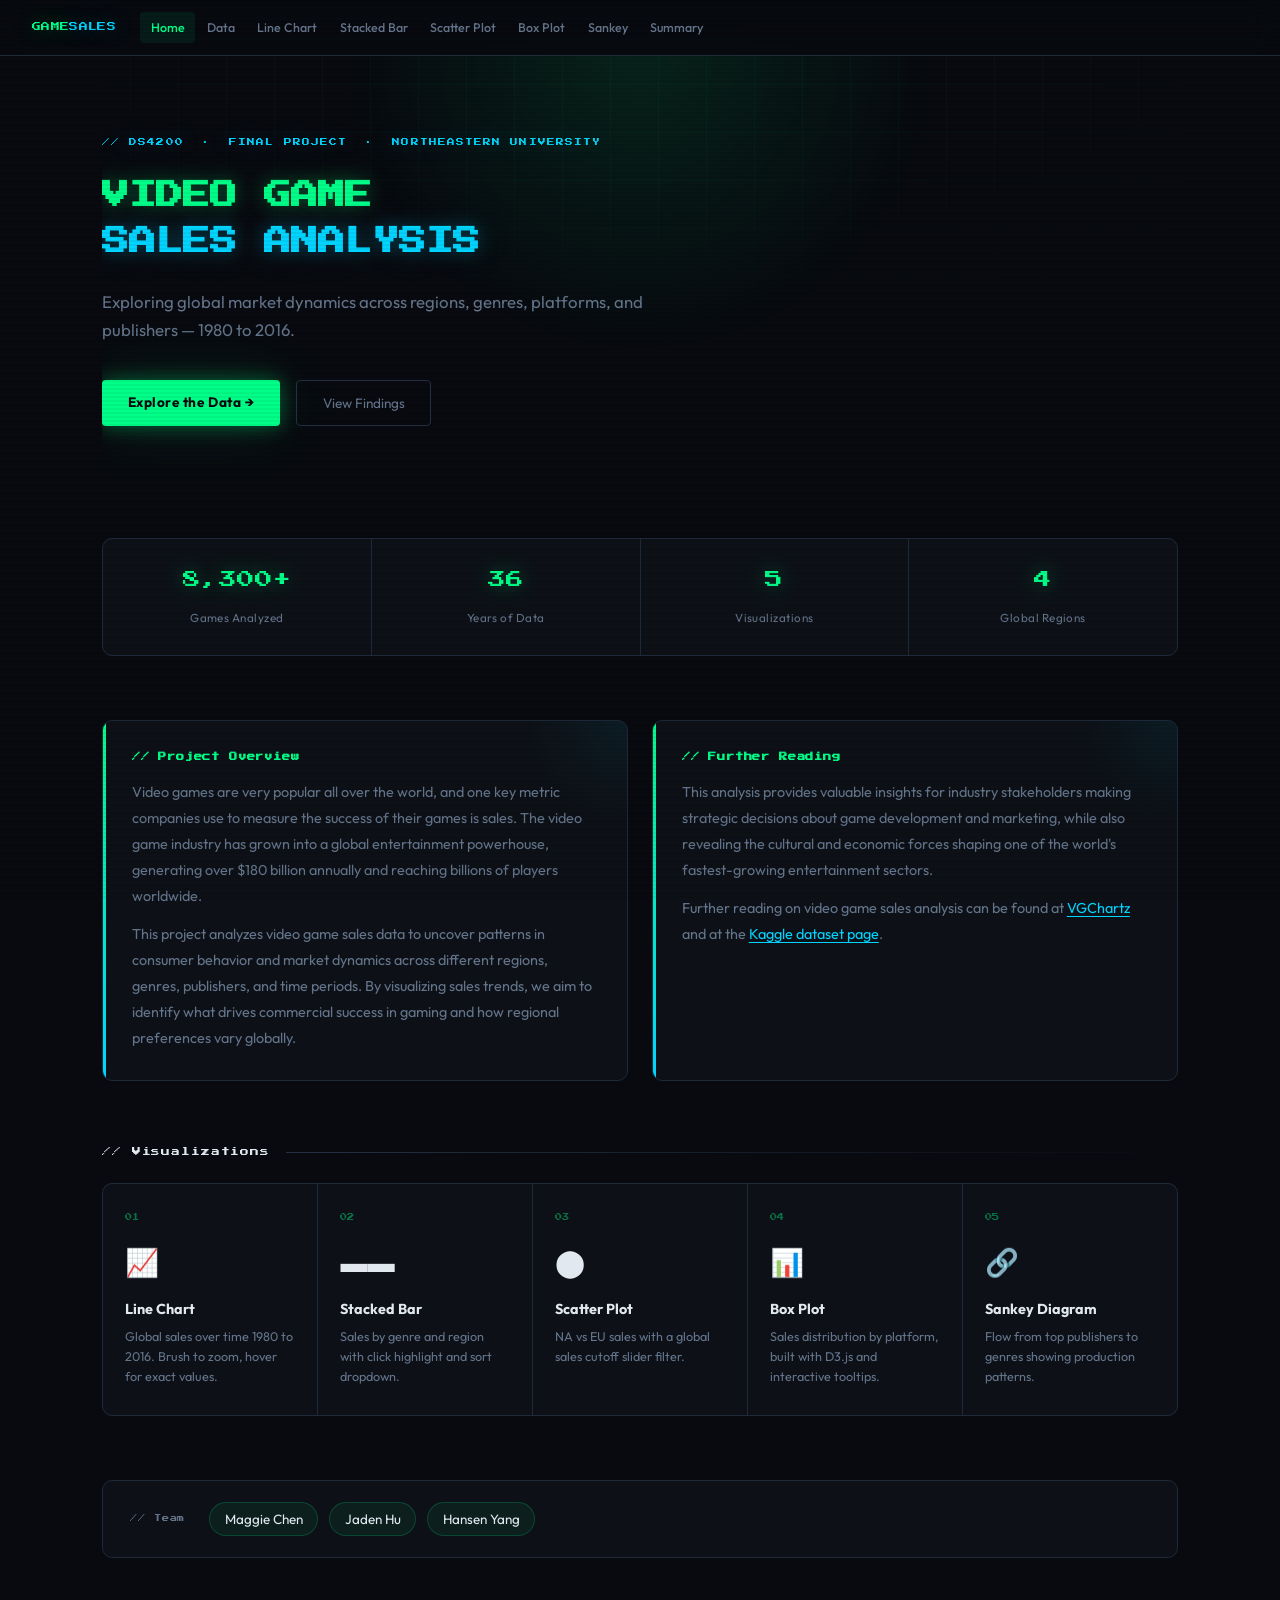
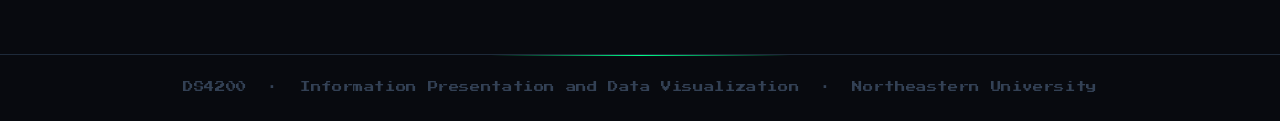
==== index.html @ 91e237f5 "moved files" ====
<!DOCTYPE html>
<html lang="en">
<head>
<meta charset="UTF-8"/>
<meta name="viewport" content="width=device-width, initial-scale=1.0"/>
<title>Video Game Sales Analysis</title>
<link rel="stylesheet" href="style.css"/>
<link href="https://fonts.googleapis.com/css2?family=Press+Start+2P&family=Outfit:wght@300;400;500;600;700&display=swap" rel="stylesheet"/>
</head>
<body>

<nav class="navbar">
  <div class="nav-logo">GAME<span>SALES</span></div>
  <ul class="nav-links">
    <li><a href="index.html" class="active">Home</a></li>
    <li><a href="data.html">Data</a></li>
    <li><a href="viz1.html">Line Chart</a></li>
    <li><a href="viz2.html">Stacked Bar</a></li>
    <li><a href="viz3.html">Scatter Plot</a></li>
    <li><a href="viz4.html">Box Plot</a></li>
    <li><a href="viz5.html">Sankey</a></li>
    <li><a href="summary.html">Summary</a></li>
  </ul>
</nav>

<main class="hero-page">

  <!-- HERO -->
  <div class="hero-grid-bg">
    <div class="hero-eyebrow">// DS4200 &nbsp;·&nbsp; Final Project &nbsp;·&nbsp; Northeastern University</div>
    <h1 class="hero-title">
      <span class="hl-g">VIDEO GAME</span><br>
      <span class="hl-c">SALES ANALYSIS</span>
    </h1>
    <p class="hero-sub">
      Exploring global market dynamics across regions, genres, platforms, and publishers — 1980 to 2016.
    </p>
    <div class="hero-cta">
      <a href="data.html" class="btn-primary">Explore the Data →</a>
      <a href="summary.html" class="btn-ghost">View Findings</a>
    </div>
  </div>

  <!-- STATS -->
  <div class="stat-row">
    <div class="stat-item">
      <span class="stat-num">8,300+</span>
      <span class="stat-label">Games Analyzed</span>
    </div>
    <div class="stat-item">
      <span class="stat-num">36</span>
      <span class="stat-label">Years of Data</span>
    </div>
    <div class="stat-item">
      <span class="stat-num">5</span>
      <span class="stat-label">Visualizations</span>
    </div>
    <div class="stat-item">
      <span class="stat-num">4</span>
      <span class="stat-label">Global Regions</span>
    </div>
  </div>

  <!-- OVERVIEW -->
  <div class="overview-section">
    <div class="overview-block">
      <h2>// Project Overview</h2>
      <p>
        Video games are very popular all over the world, and one key metric companies use to measure the success of their games is sales. The video game industry has grown into a global entertainment powerhouse, generating over $180 billion annually and reaching billions of players worldwide.
      </p>
      <p>
        This project analyzes video game sales data to uncover patterns in consumer behavior and market dynamics across different regions, genres, publishers, and time periods. By visualizing sales trends, we aim to identify what drives commercial success in gaming and how regional preferences vary globally.
      </p>
    </div>
    <div class="overview-block">
      <h2>// Further Reading</h2>
      <p>
        This analysis provides valuable insights for industry stakeholders making strategic decisions about game development and marketing, while also revealing the cultural and economic forces shaping one of the world's fastest-growing entertainment sectors.
      </p>
      <p>
        Further reading on video game sales analysis can be found at
        <a href="https://www.vgchartz.com/" target="_blank">VGChartz</a>
        and at the
        <a href="https://www.kaggle.com/datasets/gregorut/videogamesales" target="_blank">Kaggle dataset page</a>.
      </p>
    </div>
  </div>

  <!-- VIZ CARDS -->
  <div class="section-heading">
    <span>// Visualizations</span>
  </div>
  <div class="viz-cards-grid">
    <a href="viz1.html" class="viz-card-link">
      <span class="vc-num">01</span>
      <span class="vc-icon">📈</span>
      <h3>Line Chart</h3>
      <p>Global sales over time 1980 to 2016. Brush to zoom, hover for exact values.</p>
      <span class="vc-arrow">→</span>
    </a>
    <a href="viz2.html" class="viz-card-link">
      <span class="vc-num">02</span>
      <span class="vc-icon">▬▬</span>
      <h3>Stacked Bar</h3>
      <p>Sales by genre and region with click highlight and sort dropdown.</p>
      <span class="vc-arrow">→</span>
    </a>
    <a href="viz3.html" class="viz-card-link">
      <span class="vc-num">03</span>
      <span class="vc-icon">⬤</span>
      <h3>Scatter Plot</h3>
      <p>NA vs EU sales with a global sales cutoff slider filter.</p>
      <span class="vc-arrow">→</span>
    </a>
    <a href="viz4.html" class="viz-card-link">
      <span class="vc-num">04</span>
      <span class="vc-icon">📊</span>
      <h3>Box Plot</h3>
      <p>Sales distribution by platform, built with D3.js and interactive tooltips.</p>
      <span class="vc-arrow">→</span>
    </a>
    <a href="viz5.html" class="viz-card-link">
      <span class="vc-num">05</span>
      <span class="vc-icon">🔗</span>
      <h3>Sankey Diagram</h3>
      <p>Flow from top publishers to genres showing production patterns.</p>
      <span class="vc-arrow">→</span>
    </a>
  </div>

  <!-- TEAM -->
  <div class="team-block">
    <span class="team-label">// Team</span>
    <div class="team-names">
      <span class="team-chip">Maggie Chen</span>
      <span class="team-chip">Jaden Hu</span>
      <span class="team-chip">Hansen Yang</span>
    </div>
  </div>

</main>

<footer class="footer">
  <p>DS4200 &nbsp;·&nbsp; Information Presentation and Data Visualization &nbsp;·&nbsp; Northeastern University</p>
</footer>

</body>
</html>
---- style.css ----
/* ============================================================
   GAME SALES ANALYSIS — RETRO ARCADE × DATA JOURNALISM
   ============================================================ */

/* ---- TOKENS ------------------------------------------------ */
:root {
  --void:    #080a0f;
  --deep:    #0d1117;
  --surface: #111827;
  --panel:   #161d2b;
  --border:  #1e2a3a;
  --border2: #243044;

  --green:   #00ff88;
  --cyan:    #00d4ff;
  --coral:   #ff5f5f;
  --gold:    #ffd060;
  --purple:  #a855f7;

  --text:    #e2e8f0;
  --muted:   #64748b;
  --dim:     #334155;

  --glow-g:  0 0 20px rgba(0,255,136,0.35), 0 0 60px rgba(0,255,136,0.12);
  --glow-c:  0 0 20px rgba(0,212,255,0.35), 0 0 60px rgba(0,212,255,0.12);

  --r: 10px;
  --font-pixel: 'Press Start 2P', monospace;
  --font-body:  'Outfit', sans-serif;
}

/* ---- RESET ------------------------------------------------- */
*, *::before, *::after { box-sizing: border-box; margin: 0; padding: 0; }
html { scroll-behavior: smooth; }
body {
  background: var(--void);
  color: var(--text);
  font-family: var(--font-body);
  font-size: 16px;
  line-height: 1.7;
  min-height: 100vh;
  overflow-x: hidden;
}
a { color: inherit; text-decoration: none; }

/* ---- SCANLINE OVERLAY ------------------------------------- */
body::before {
  content: '';
  position: fixed;
  inset: 0;
  background: repeating-linear-gradient(
    0deg,
    transparent,
    transparent 2px,
    rgba(0,0,0,0.05) 2px,
    rgba(0,0,0,0.05) 4px
  );
  pointer-events: none;
  z-index: 9999;
}

/* ---- SCROLLBAR -------------------------------------------- */
::-webkit-scrollbar { width: 5px; }
::-webkit-scrollbar-track { background: var(--deep); }
::-webkit-scrollbar-thumb { background: var(--green); border-radius: 99px; }

/* ============================================================
   NAVBAR
   ============================================================ */
.navbar {
  position: sticky;
  top: 0;
  z-index: 500;
  display: flex;
  align-items: center;
  gap: 1.5rem;
  padding: 0 2rem;
  height: 56px;
  background: rgba(8,10,15,0.9);
  backdrop-filter: blur(16px);
  border-bottom: 1px solid var(--border);
}

.nav-logo {
  font-family: var(--font-pixel);
  font-size: 0.55rem;
  color: var(--green);
  text-shadow: var(--glow-g);
  letter-spacing: 0.04em;
  white-space: nowrap;
  flex-shrink: 0;
}
.nav-logo span { color: var(--cyan); text-shadow: var(--glow-c); }

.nav-links {
  list-style: none;
  display: flex;
  gap: 0.1rem;
  flex-wrap: wrap;
}
.nav-links a {
  display: block;
  padding: 0.28rem 0.65rem;
  border-radius: 4px;
  font-size: 0.78rem;
  font-weight: 500;
  color: var(--muted);
  transition: color 0.2s, background 0.2s;
}
.nav-links a:hover { color: var(--text); background: var(--surface); }
.nav-links a.active { color: var(--green); background: rgba(0,255,136,0.08); }

/* ============================================================
   HERO PAGE
   ============================================================ */
.hero-page {
  max-width: 1140px;
  margin: 0 auto;
  padding: 0 2rem 6rem;
}

.hero-grid-bg {
  position: relative;
  padding-top: 5rem;
  padding-bottom: 4rem;
  margin-bottom: 3rem;
  overflow: hidden;
}
.hero-grid-bg::before {
  content: '';
  position: absolute;
  inset: -20px;
  background-image:
    linear-gradient(rgba(0,255,136,0.04) 1px, transparent 1px),
    linear-gradient(90deg, rgba(0,255,136,0.04) 1px, transparent 1px);
  background-size: 48px 48px;
  mask-image: radial-gradient(ellipse 80% 70% at 50% 0%, black 30%, transparent 100%);
  -webkit-mask-image: radial-gradient(ellipse 80% 70% at 50% 0%, black 30%, transparent 100%);
}
.hero-grid-bg::after {
  content: '';
  position: absolute;
  top: 0; left: 50%;
  transform: translateX(-50%);
  width: 600px; height: 300px;
  background: radial-gradient(ellipse at 50% 0%, rgba(0,255,136,0.1) 0%, transparent 70%);
  pointer-events: none;
}

.hero-eyebrow {
  font-family: var(--font-pixel);
  font-size: 0.48rem;
  color: var(--cyan);
  text-shadow: var(--glow-c);
  letter-spacing: 0.14em;
  text-transform: uppercase;
  margin-bottom: 1.5rem;
  animation: fadeUp 0.6s ease both;
  position: relative;
}

.hero-title {
  font-family: var(--font-pixel);
  font-size: clamp(0.9rem, 3.2vw, 1.7rem);
  line-height: 1.7;
  color: var(--text);
  margin-bottom: 1.4rem;
  animation: fadeUp 0.6s 0.1s ease both;
  position: relative;
}
.hero-title .hl-g { color: var(--green); text-shadow: var(--glow-g); }
.hero-title .hl-c { color: var(--cyan); text-shadow: var(--glow-c); }

.hero-sub {
  font-size: 1.05rem;
  color: var(--muted);
  max-width: 560px;
  margin-bottom: 2.2rem;
  animation: fadeUp 0.6s 0.2s ease both;
  position: relative;
}

.hero-cta {
  display: flex;
  gap: 1rem;
  flex-wrap: wrap;
  animation: fadeUp 0.6s 0.3s ease both;
  position: relative;
  margin-bottom: 0;
}

.btn-primary {
  padding: 0.65rem 1.6rem;
  background: var(--green);
  color: var(--void);
  border-radius: 4px;
  font-weight: 700;
  font-size: 0.85rem;
  letter-spacing: 0.04em;
  box-shadow: var(--glow-g);
  transition: transform 0.15s, box-shadow 0.2s;
}
.btn-primary:hover { transform: translateY(-2px); box-shadow: 0 0 32px rgba(0,255,136,0.55); }

.btn-ghost {
  padding: 0.65rem 1.6rem;
  border: 1px solid var(--border2);
  color: var(--muted);
  border-radius: 4px;
  font-size: 0.85rem;
  transition: border-color 0.2s, color 0.2s, box-shadow 0.2s;
}
.btn-ghost:hover { border-color: var(--cyan); color: var(--cyan); box-shadow: 0 0 14px rgba(0,212,255,0.2); }

/* ---- STAT ROW ---- */
.stat-row {
  display: grid;
  grid-template-columns: repeat(4, 1fr);
  gap: 1px;
  background: var(--border);
  border: 1px solid var(--border);
  border-radius: var(--r);
  overflow: hidden;
  margin-bottom: 4rem;
  animation: fadeUp 0.6s 0.4s ease both;
}
@media (max-width: 600px) { .stat-row { grid-template-columns: repeat(2, 1fr); } }

.stat-item {
  background: var(--deep);
  padding: 1.6rem 1.2rem;
  text-align: center;
  position: relative;
  overflow: hidden;
  transition: background 0.2s;
}
.stat-item:hover { background: var(--surface); }
.stat-item::after {
  content: '';
  position: absolute;
  bottom: 0; left: 0; right: 0;
  height: 2px;
  background: linear-gradient(90deg, transparent, var(--green), transparent);
  transform: scaleX(0);
  transition: transform 0.4s;
}
.stat-item:hover::after { transform: scaleX(1); }

.stat-num {
  font-family: var(--font-pixel);
  font-size: 1.1rem;
  color: var(--green);
  text-shadow: var(--glow-g);
  display: block;
  margin-bottom: 0.5rem;
}
.stat-label {
  font-size: 0.73rem;
  color: var(--muted);
  letter-spacing: 0.04em;
}

/* ---- OVERVIEW ---- */
.overview-section {
  display: grid;
  grid-template-columns: 1fr 1fr;
  gap: 1.5rem;
  margin-bottom: 4rem;
  animation: fadeUp 0.6s 0.5s ease both;
}
@media (max-width: 700px) { .overview-section { grid-template-columns: 1fr; } }

.overview-block {
  background: var(--deep);
  border: 1px solid var(--border);
  border-radius: var(--r);
  padding: 1.8rem;
  position: relative;
  overflow: hidden;
}
.overview-block::before {
  content: '';
  position: absolute;
  top: 0; left: 0;
  width: 3px; height: 100%;
  background: linear-gradient(180deg, var(--green), var(--cyan));
}
.overview-block::after {
  content: '';
  position: absolute;
  top: 0; right: 0;
  width: 100px; height: 100px;
  background: radial-gradient(ellipse at top right, rgba(0,212,255,0.06), transparent 70%);
  pointer-events: none;
}
.overview-block h2 {
  font-family: var(--font-pixel);
  font-size: 0.52rem;
  color: var(--green);
  letter-spacing: 0.1em;
  margin-bottom: 1rem;
}
.overview-block p {
  font-size: 0.9rem;
  color: var(--muted);
  line-height: 1.8;
  margin-bottom: 0.75rem;
}
.overview-block p:last-child { margin-bottom: 0; }
.overview-block a { color: var(--cyan); text-decoration: underline; text-underline-offset: 3px; }

/* ---- SECTION HEADING ---- */
.section-heading {
  display: flex;
  align-items: center;
  gap: 1rem;
  margin-bottom: 1.4rem;
}
.section-heading span {
  font-family: var(--font-pixel);
  font-size: 0.55rem;
  color: var(--text);
  letter-spacing: 0.1em;
  white-space: nowrap;
}
.section-heading::after {
  content: '';
  flex: 1;
  height: 1px;
  background: linear-gradient(90deg, var(--border2), transparent);
}

/* ---- VIZ CARDS ---- */
.viz-cards-grid {
  display: grid;
  grid-template-columns: repeat(auto-fill, minmax(195px, 1fr));
  gap: 1px;
  background: var(--border);
  border: 1px solid var(--border);
  border-radius: var(--r);
  overflow: hidden;
  margin-bottom: 4rem;
  animation: fadeUp 0.6s 0.6s ease both;
}

.viz-card-link {
  background: var(--deep);
  padding: 1.8rem 1.4rem;
  display: block;
  position: relative;
  transition: background 0.2s;
  overflow: hidden;
  min-height: 200px;
}
.viz-card-link::before {
  content: '';
  position: absolute;
  inset: 0;
  background: linear-gradient(135deg, rgba(0,255,136,0.05) 0%, transparent 60%);
  opacity: 0;
  transition: opacity 0.3s;
}
.viz-card-link:hover { background: var(--surface); }
.viz-card-link:hover::before { opacity: 1; }

.vc-num {
  font-family: var(--font-pixel);
  font-size: 0.45rem;
  color: var(--green);
  opacity: 0.4;
  display: block;
  margin-bottom: 0.9rem;
}
.vc-icon { font-size: 1.7rem; display: block; margin-bottom: 0.7rem; }
.viz-card-link h3 {
  font-size: 0.9rem;
  font-weight: 700;
  color: var(--text);
  margin-bottom: 0.4rem;
}
.viz-card-link p {
  font-size: 0.79rem;
  color: var(--muted);
  line-height: 1.55;
}
.vc-arrow {
  position: absolute;
  bottom: 1.1rem; right: 1.1rem;
  color: var(--green);
  font-size: 1rem;
  opacity: 0;
  transform: translateX(-5px);
  transition: opacity 0.2s, transform 0.2s;
}
.viz-card-link:hover .vc-arrow { opacity: 1; transform: translateX(0); }

/* ---- TEAM ---- */
.team-block {
  display: flex;
  align-items: center;
  gap: 1.5rem;
  flex-wrap: wrap;
  padding: 1.3rem 1.7rem;
  background: var(--deep);
  border: 1px solid var(--border);
  border-radius: var(--r);
  animation: fadeUp 0.6s 0.7s ease both;
}
.team-label {
  font-family: var(--font-pixel);
  font-size: 0.45rem;
  color: var(--muted);
  letter-spacing: 0.12em;
  white-space: nowrap;
}
.team-names { display: flex; gap: 0.7rem; flex-wrap: wrap; }
.team-chip {
  padding: 0.3rem 0.9rem;
  background: rgba(0,255,136,0.06);
  border: 1px solid rgba(0,255,136,0.18);
  border-radius: 99px;
  font-size: 0.84rem;
  color: var(--text);
}

/* ============================================================
   CONTENT PAGES
   ============================================================ */
.content-page {
  max-width: 1000px;
  margin: 0 auto;
  padding: 3.5rem 2rem 6rem;
}
.page-header {
  margin-bottom: 3rem;
  padding-bottom: 2rem;
  border-bottom: 1px solid var(--border);
}
.page-eyebrow {
  font-family: var(--font-pixel);
  font-size: 0.48rem;
  color: var(--cyan);
  letter-spacing: 0.13em;
  text-shadow: var(--glow-c);
  margin-bottom: 1rem;
  display: block;
}
.page-title {
  font-family: var(--font-pixel);
  font-size: clamp(0.85rem, 2.8vw, 1.3rem);
  line-height: 1.7;
  color: var(--text);
}
.page-title .hl { color: var(--green); text-shadow: var(--glow-g); }

.info-card {
  background: var(--deep);
  border: 1px solid var(--border);
  border-radius: var(--r);
  padding: 2rem;
  margin-bottom: 1.5rem;
  position: relative;
  overflow: hidden;
  transition: border-color 0.2s;
}
.info-card:hover { border-color: var(--border2); }
.info-card::before {
  content: '';
  position: absolute;
  top: 0; left: 0; right: 0;
  height: 1px;
  background: linear-gradient(90deg, transparent, var(--cyan), transparent);
}
.info-card h3 {
  font-family: var(--font-pixel);
  font-size: 0.52rem;
  color: var(--cyan);
  letter-spacing: 0.1em;
  margin-bottom: 1rem;
}
.info-card p {
  font-size: 0.9rem;
  color: var(--muted);
  margin-bottom: 0.75rem;
  line-height: 1.8;
}
.info-card p:last-child { margin-bottom: 0; }
.info-card a { color: var(--cyan); text-decoration: underline; text-underline-offset: 3px; }

.attr-grid {
  display: grid;
  grid-template-columns: repeat(auto-fill, minmax(210px, 1fr));
  gap: 0.5rem;
  margin-top: 0.8rem;
}
.attr-item {
  background: var(--surface);
  border: 1px solid var(--border);
  border-radius: 6px;
  padding: 0.5rem 0.9rem;
  font-size: 0.81rem;
  color: var(--muted);
  transition: border-color 0.2s;
}
.attr-item:hover { border-color: var(--green); }
.attr-item strong { color: var(--green); font-weight: 600; }

/* findings */
.findings-grid {
  display: grid;
  grid-template-columns: repeat(auto-fill, minmax(280px, 1fr));
  gap: 1.2rem;
  margin-bottom: 2rem;
}
.finding-card {
  background: var(--deep);
  border: 1px solid var(--border);
  border-radius: var(--r);
  padding: 1.6rem;
  position: relative;
  overflow: hidden;
  transition: border-color 0.2s, transform 0.2s;
}
.finding-card:hover { border-color: var(--green); transform: translateY(-3px); }
.finding-card::before {
  content: '';
  position: absolute;
  top: 0; left: 0; right: 0;
  height: 2px;
  background: linear-gradient(90deg, var(--green), var(--cyan));
}
.finding-card h4 {
  font-size: 0.9rem;
  font-weight: 700;
  color: var(--text);
  margin-bottom: 0.6rem;
  line-height: 1.4;
}
.finding-card p { font-size: 0.85rem; color: var(--muted); margin: 0; line-height: 1.75; }

/* ============================================================
   VIZ PAGES
   ============================================================ */
.viz-page {
  max-width: 1140px;
  margin: 0 auto;
  padding: 2.5rem 2rem 6rem;
}
.viz-page-header {
  margin-bottom: 2rem;
}
.viz-tag {
  font-family: var(--font-pixel);
  font-size: 0.44rem;
  color: var(--cyan);
  border: 1px solid rgba(0,212,255,0.28);
  background: rgba(0,212,255,0.05);
  padding: 0.35rem 0.75rem;
  border-radius: 4px;
  letter-spacing: 0.07em;
  margin-bottom: 0.9rem;
  display: inline-flex;
  align-items: center;
  gap: 0.5rem;
}
.viz-tag .dot {
  width: 5px; height: 5px;
  background: var(--green);
  border-radius: 50%;
  box-shadow: 0 0 6px var(--green);
  animation: pulse 1.5s infinite;
  display: inline-block;
  flex-shrink: 0;
}
.viz-page-header h1 {
  font-size: clamp(1.1rem, 3vw, 1.6rem);
  font-weight: 700;
  color: var(--text);
  line-height: 1.3;
}

.viz-container {
  background: var(--deep);
  border: 1px solid var(--border);
  border-radius: var(--r);
  padding: 2rem;
  margin-bottom: 1.5rem;
  position: relative;
  overflow: hidden;
}
.viz-container::before {
  content: '';
  position: absolute;
  top: 0; left: 0; right: 0;
  height: 1px;
  background: linear-gradient(90deg, transparent, var(--green), transparent);
}

.viz-desc {
  display: grid;
  grid-template-columns: 1fr 1fr;
  gap: 1rem;
}
@media (max-width: 700px) { .viz-desc { grid-template-columns: 1fr; } }

.desc-panel {
  background: var(--deep);
  border: 1px solid var(--border);
  border-radius: var(--r);
  padding: 1.5rem;
  position: relative;
}
.desc-panel::before {
  content: '';
  position: absolute;
  top: 0; left: 0; right: 0;
  height: 1px;
  background: linear-gradient(90deg, var(--green), var(--cyan), transparent);
}
.desc-panel h3 {
  font-family: var(--font-pixel);
  font-size: 0.5rem;
  color: var(--green);
  letter-spacing: 0.1em;
  margin-bottom: 0.9rem;
}
.desc-panel p { font-size: 0.87rem; color: var(--muted); line-height: 1.8; }

/* ============================================================
   TOOLTIP
   ============================================================ */
.tooltip-box {
  position: fixed;
  background: var(--panel);
  border: 1px solid rgba(0,255,136,0.2);
  border-radius: 8px;
  padding: 0.7rem 1rem;
  font-size: 0.78rem;
  pointer-events: none;
  opacity: 0;
  transition: opacity 0.12s;
  z-index: 9000;
  color: var(--text);
  line-height: 1.7;
  box-shadow: 0 8px 32px rgba(0,0,0,0.6);
}

/* ============================================================
   FOOTER
   ============================================================ */
.footer {
  border-top: 1px solid var(--border);
  padding: 1.5rem 2rem;
  text-align: center;
  position: relative;
}
.footer::before {
  content: '';
  position: absolute;
  top: 0; left: 50%;
  transform: translateX(-50%);
  width: 300px; height: 1px;
  background: linear-gradient(90deg, transparent, var(--green), transparent);
}
.footer p {
  font-size: 0.65rem;
  color: var(--dim);
  font-family: var(--font-pixel);
  letter-spacing: 0.06em;
}

/* ============================================================
   ANIMATIONS
   ============================================================ */
@keyframes fadeUp {
  from { opacity: 0; transform: translateY(18px); }
  to   { opacity: 1; transform: translateY(0); }
}
@keyframes pulse {
  0%, 100% { opacity: 1; transform: scale(1); }
  50%       { opacity: 0.4; transform: scale(0.75); }
}
@keyframes blink {
  0%, 49% { opacity: 1; }
  50%, 100% { opacity: 0; }
}

/* ============================================================
   RESPONSIVE NAV
   ============================================================ */
@media (max-width: 900px) {
  .navbar { flex-wrap: wrap; height: auto; padding: 0.6rem 1rem; gap: 0.3rem; }
  .nav-links { justify-content: flex-start; }
}
@media (max-width: 600px) {
  .hero-title { font-size: 0.72rem; }
  .viz-container { padding: 1rem; }
}
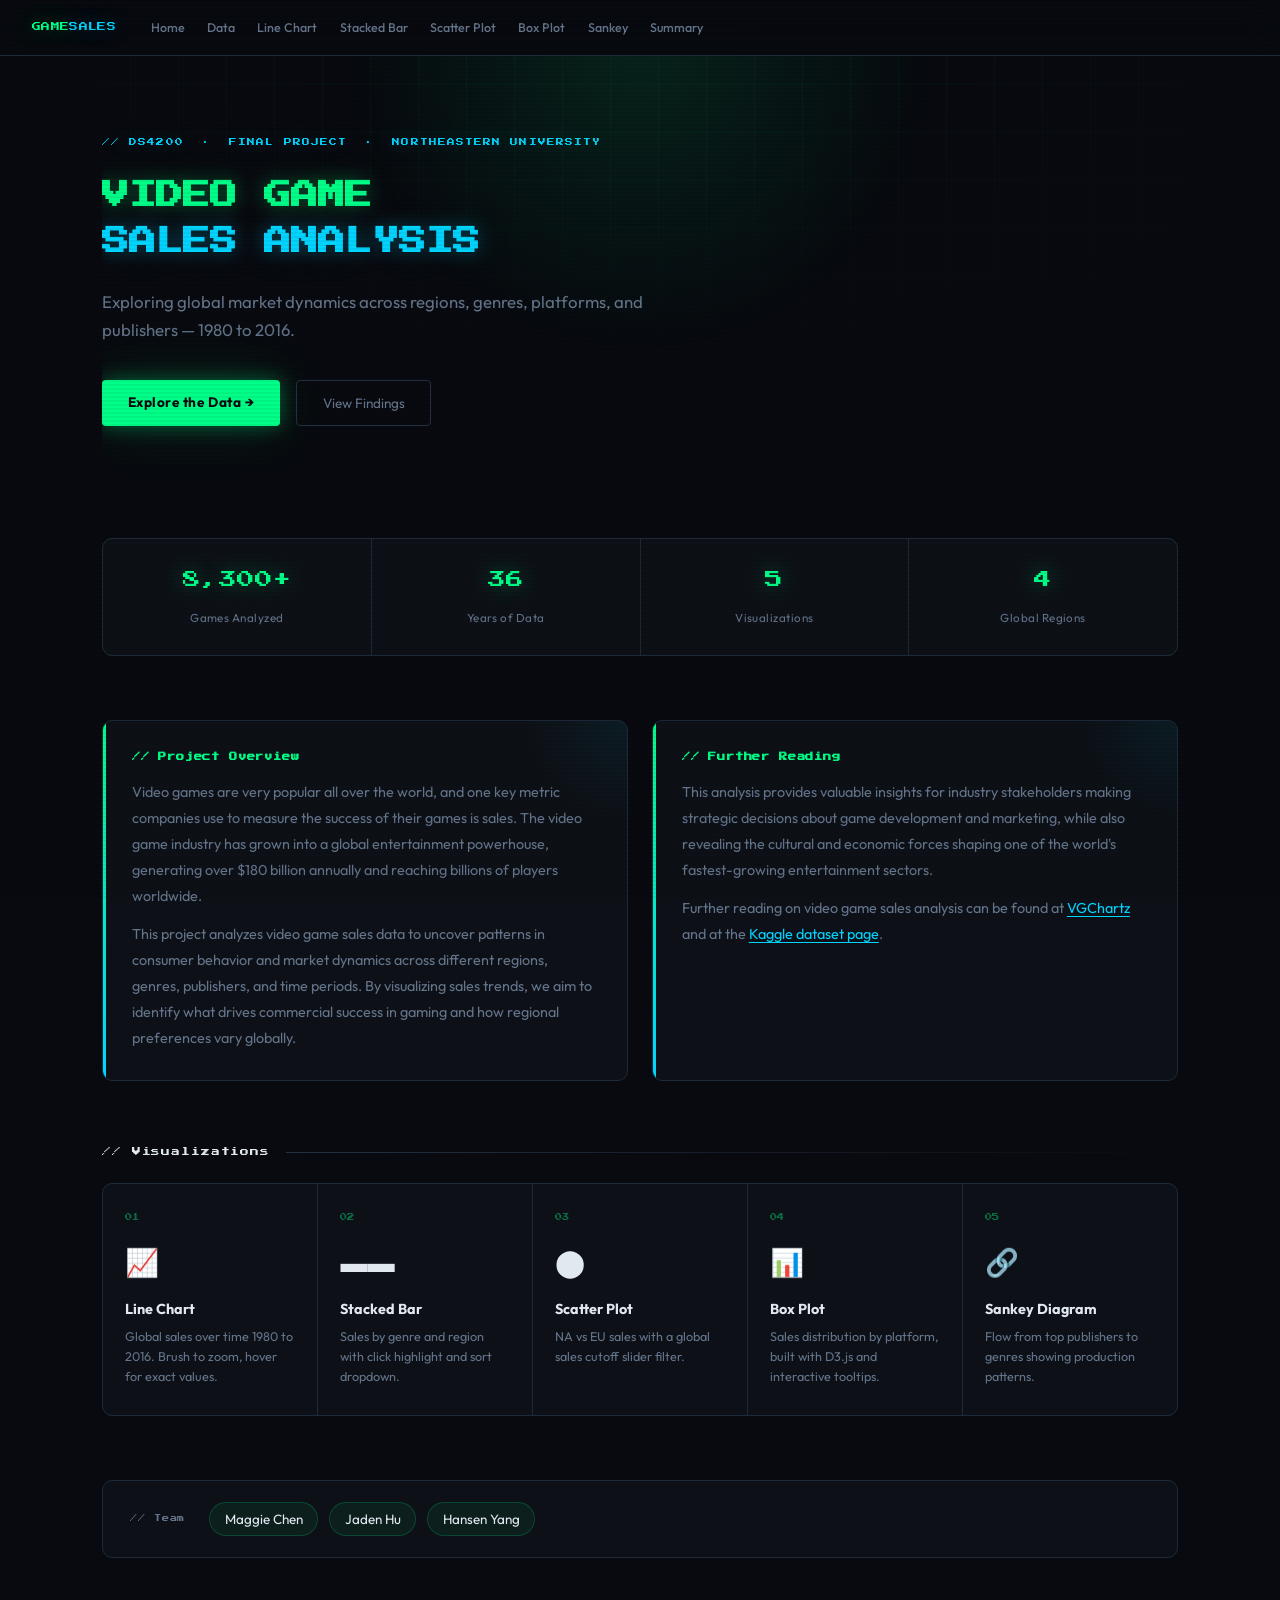
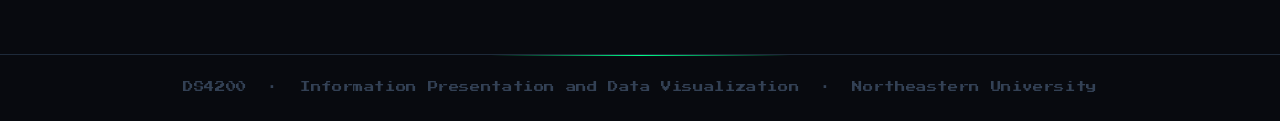
==== commit 0c0f6196: "fix navbar links" ====
--- a/index.html
+++ b/index.html
@@ -12,13 +12,13 @@
 <nav class="navbar">
   <div class="nav-logo">GAME<span>SALES</span></div>
   <ul class="nav-links">
-    <li><a href="index.html" class="active">Home</a></li>
+    <li><a href="index.html">Home</a></li>
     <li><a href="data.html">Data</a></li>
-    <li><a href="viz1.html">Line Chart</a></li>
-    <li><a href="viz2.html">Stacked Bar</a></li>
-    <li><a href="viz3.html">Scatter Plot</a></li>
-    <li><a href="viz4.html">Box Plot</a></li>
-    <li><a href="viz5.html">Sankey</a></li>
+    <li><a href="line_chart.html">Line Chart</a></li>
+    <li><a href="stacked_bar_chart.html">Stacked Bar</a></li>
+    <li><a href="scatter_plot.html">Scatter Plot</a></li>
+    <li><a href="box_plot.html">Box Plot</a></li>
+    <li><a href="sankey_diagram.html">Sankey</a></li>
     <li><a href="summary.html">Summary</a></li>
   </ul>
 </nav>
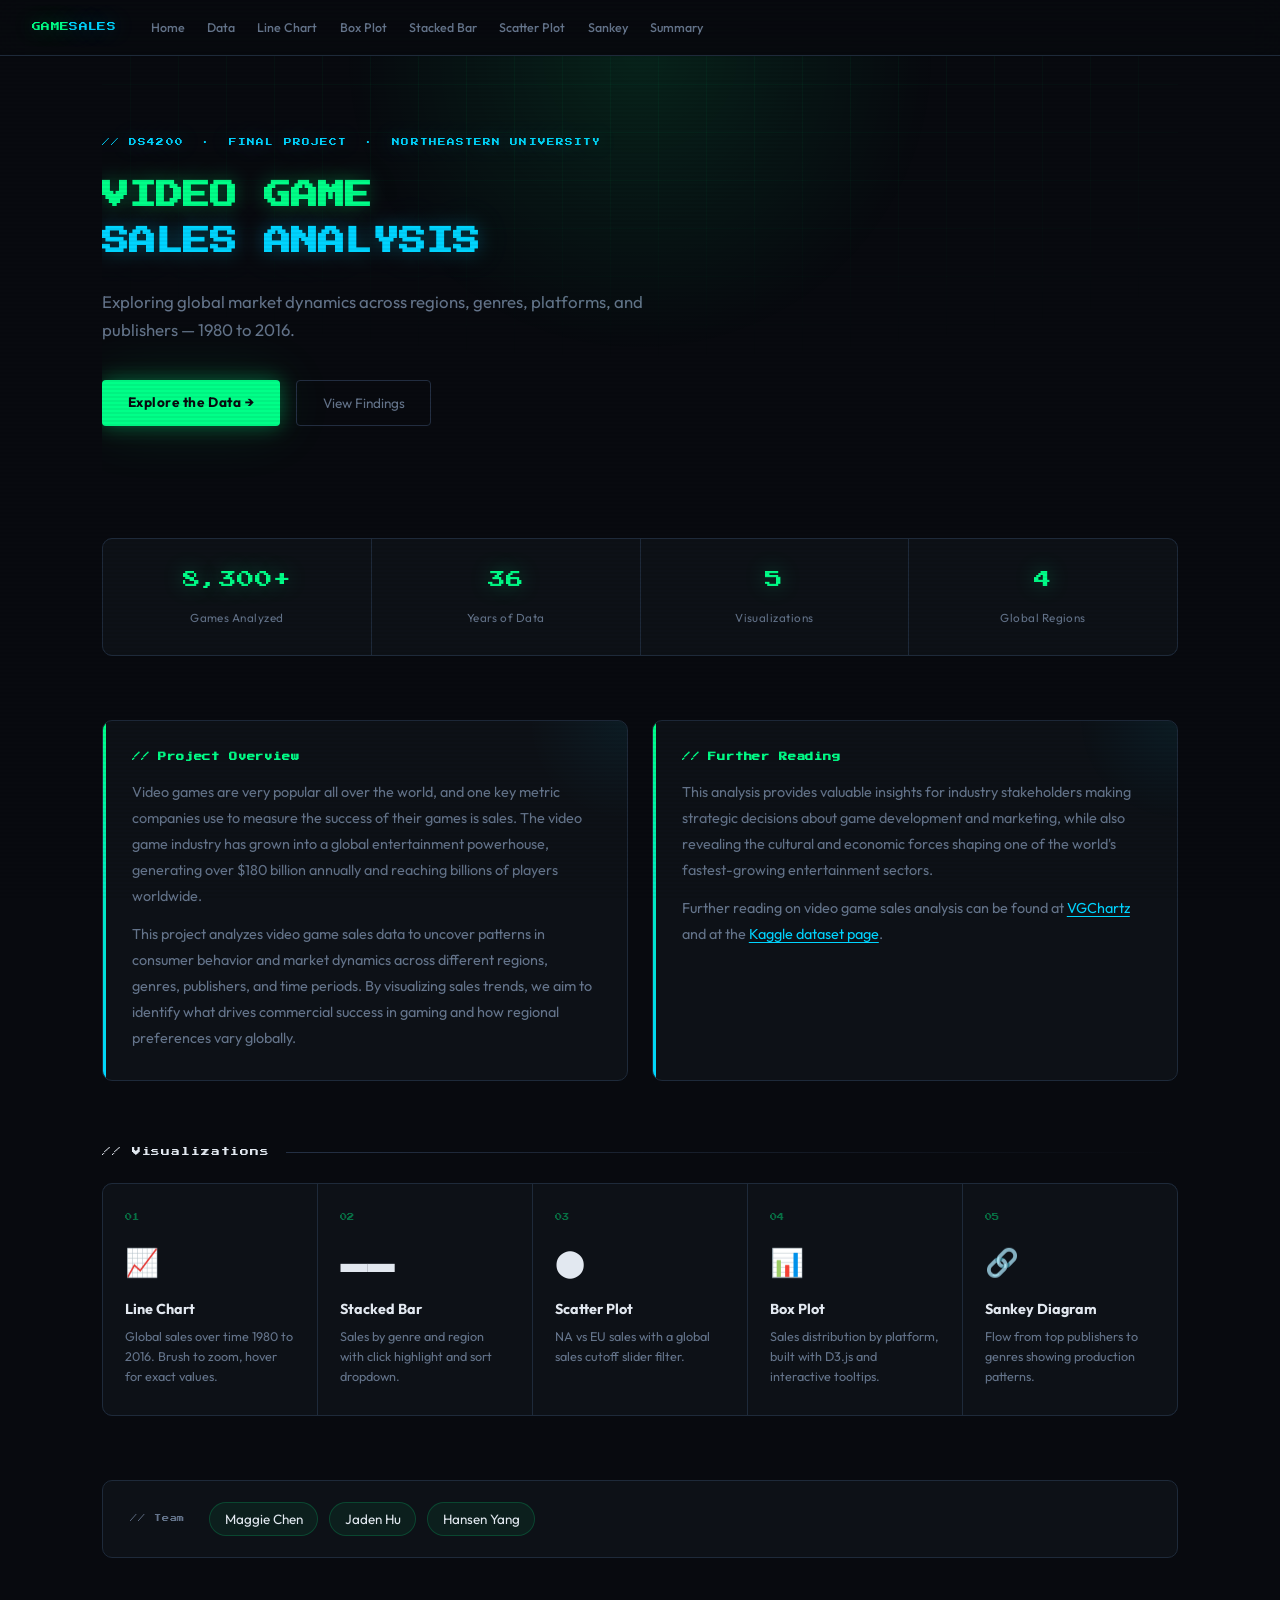
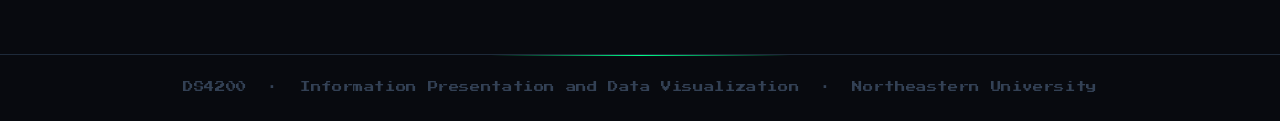
==== commit 3fbc3c1b: "code changes" ====
--- a/index.html
+++ b/index.html
@@ -15,9 +15,9 @@
     <li><a href="index.html">Home</a></li>
     <li><a href="data.html">Data</a></li>
     <li><a href="line_chart.html">Line Chart</a></li>
+    <li><a href="box_plot.html">Box Plot</a></li>
     <li><a href="stacked_bar_chart.html">Stacked Bar</a></li>
     <li><a href="scatter_plot.html">Scatter Plot</a></li>
-    <li><a href="box_plot.html">Box Plot</a></li>
     <li><a href="sankey_diagram.html">Sankey</a></li>
     <li><a href="summary.html">Summary</a></li>
   </ul>
@@ -91,35 +91,35 @@
     <span>// Visualizations</span>
   </div>
   <div class="viz-cards-grid">
-    <a href="viz1.html" class="viz-card-link">
+    <a href="line_chart.html" class="viz-card-link">
       <span class="vc-num">01</span>
       <span class="vc-icon">📈</span>
       <h3>Line Chart</h3>
       <p>Global sales over time 1980 to 2016. Brush to zoom, hover for exact values.</p>
       <span class="vc-arrow">→</span>
     </a>
-    <a href="viz2.html" class="viz-card-link">
+    <a href="stacked_bar_chart.html" class="viz-card-link">
       <span class="vc-num">02</span>
       <span class="vc-icon">▬▬</span>
       <h3>Stacked Bar</h3>
       <p>Sales by genre and region with click highlight and sort dropdown.</p>
       <span class="vc-arrow">→</span>
     </a>
-    <a href="viz3.html" class="viz-card-link">
+    <a href="scatter_plot.html" class="viz-card-link">
       <span class="vc-num">03</span>
       <span class="vc-icon">⬤</span>
       <h3>Scatter Plot</h3>
       <p>NA vs EU sales with a global sales cutoff slider filter.</p>
       <span class="vc-arrow">→</span>
     </a>
-    <a href="viz4.html" class="viz-card-link">
+    <a href="box_plot.html" class="viz-card-link">
       <span class="vc-num">04</span>
       <span class="vc-icon">📊</span>
       <h3>Box Plot</h3>
       <p>Sales distribution by platform, built with D3.js and interactive tooltips.</p>
       <span class="vc-arrow">→</span>
     </a>
-    <a href="viz5.html" class="viz-card-link">
+    <a href="sankey_diagram.html" class="viz-card-link">
       <span class="vc-num">05</span>
       <span class="vc-icon">🔗</span>
       <h3>Sankey Diagram</h3>
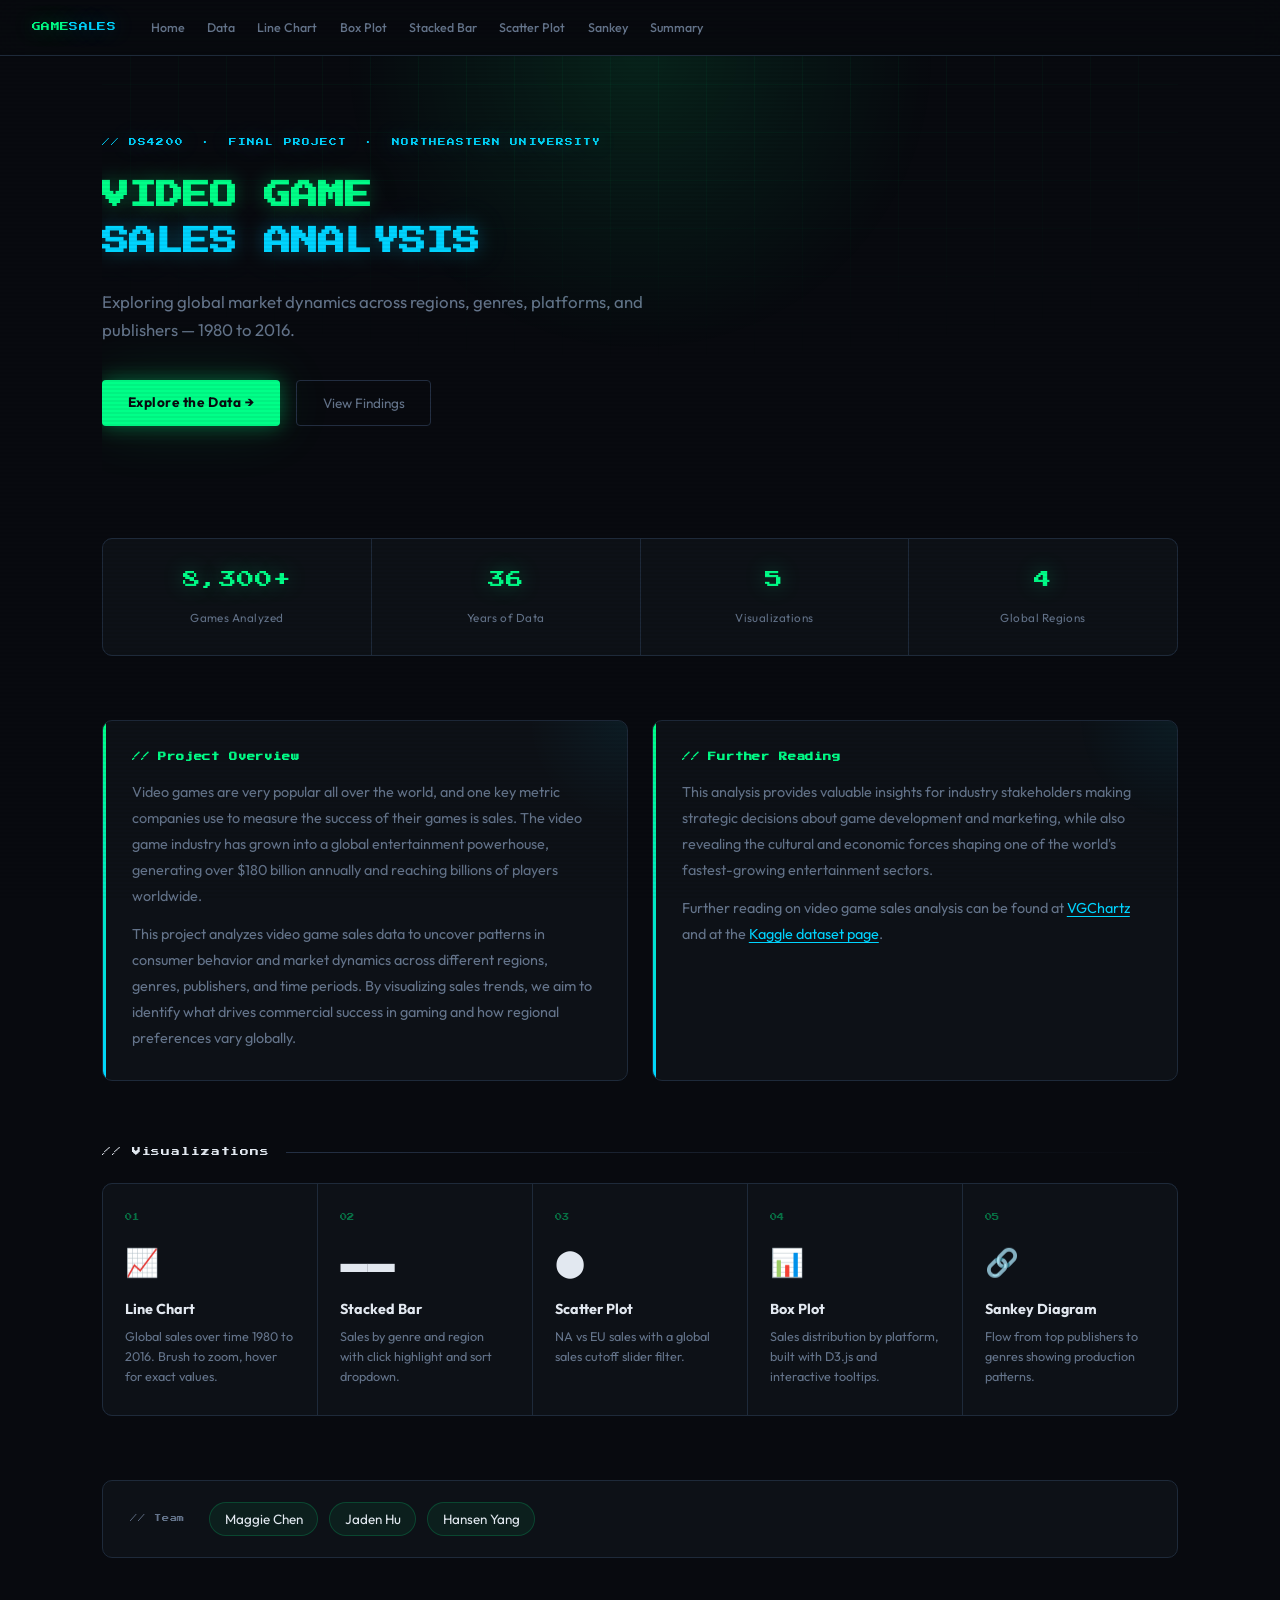
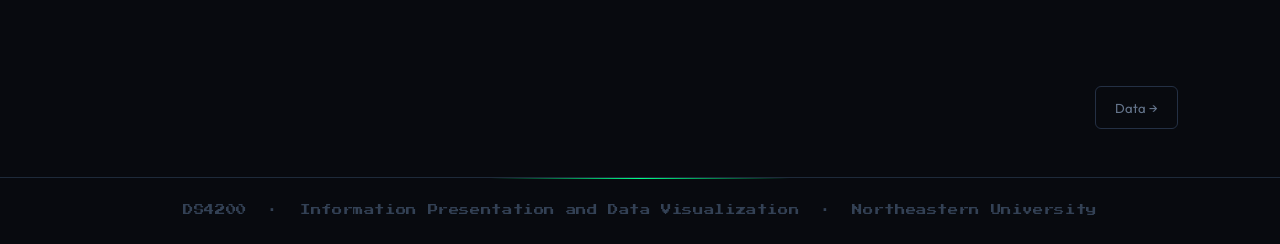
==== commit 1a8a9c48: "changes" ====
--- a/index.html
+++ b/index.html
@@ -140,9 +140,15 @@
 
 </main>
 
+
+<div class="page-nav">
+  <span></span>
+  <span class="spacer"></span>
+  <a href="data.html">Data →</a>
+</div>
 <footer class="footer">
   <p>DS4200 &nbsp;·&nbsp; Information Presentation and Data Visualization &nbsp;·&nbsp; Northeastern University</p>
 </footer>
 
 </body>
-</html>
+</html>
--- a/style.css
+++ b/style.css
@@ -670,6 +670,36 @@
 }
 
 /* ============================================================
+   PAGE NAVIGATION BUTTONS
+   ============================================================ */
+.page-nav {
+  display: flex;
+  justify-content: space-between;
+  align-items: center;
+  max-width: 1140px;
+  margin: 2rem auto 0;
+  padding: 0 2rem 3rem;
+  gap: 1rem;
+}
+.page-nav a {
+  display: inline-flex;
+  align-items: center;
+  gap: 0.5rem;
+  padding: 0.6rem 1.2rem;
+  border: 1px solid var(--border2);
+  border-radius: 6px;
+  font-size: 0.82rem;
+  color: var(--muted);
+  transition: border-color 0.2s, color 0.2s, box-shadow 0.2s;
+}
+.page-nav a:hover {
+  border-color: var(--green);
+  color: var(--green);
+  box-shadow: 0 0 14px rgba(0,255,136,0.15);
+}
+.page-nav .spacer { flex: 1; }
+
+/* ============================================================
    ANIMATIONS
    ============================================================ */
 @keyframes fadeUp {
@@ -695,4 +725,4 @@
 @media (max-width: 600px) {
   .hero-title { font-size: 0.72rem; }
   .viz-container { padding: 1rem; }
-}
+}
